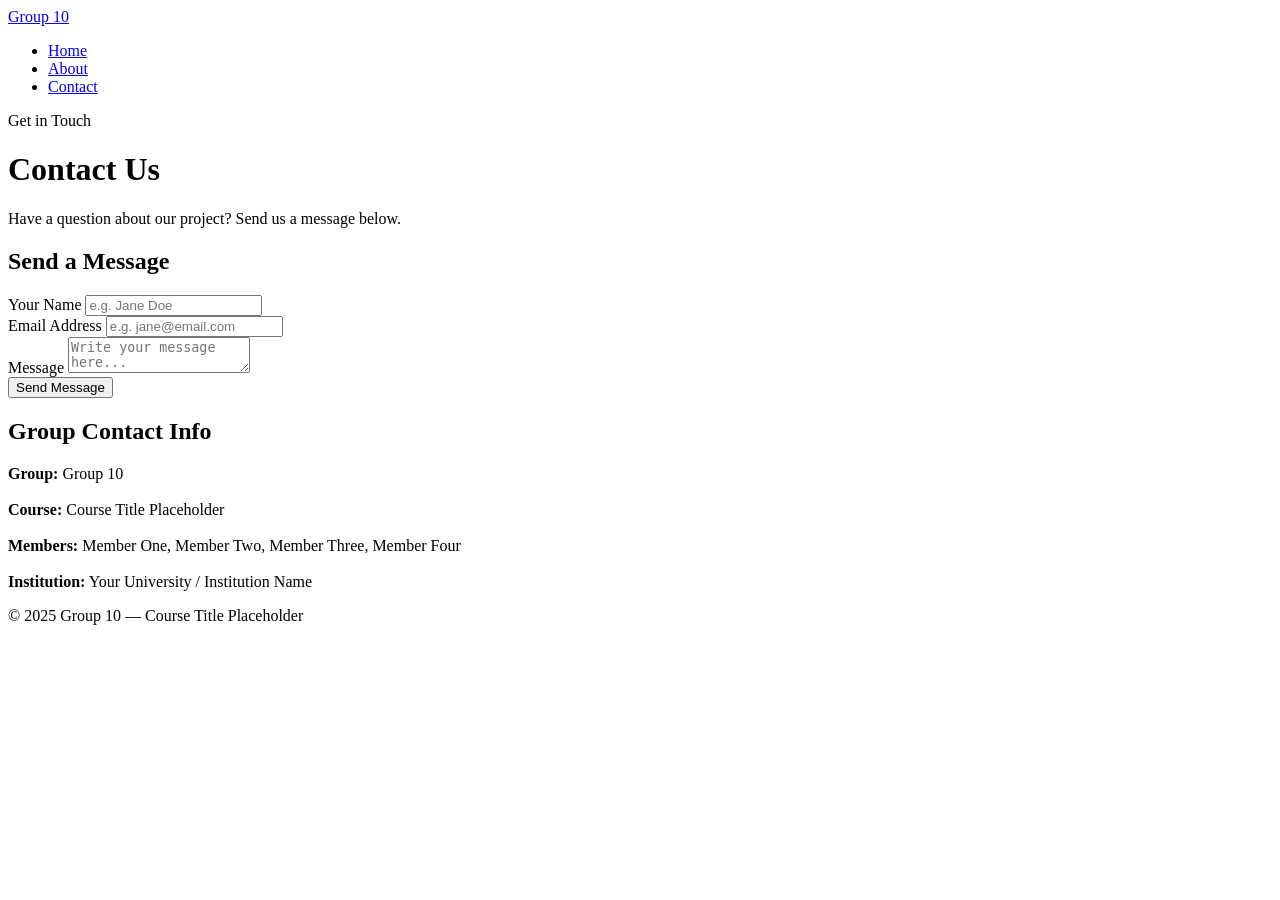
==== contact.html @ 61b53c8c "Add files via upload" ====
<!DOCTYPE html>
<html lang="en">
<head>
  <meta charset="UTF-8" />
  <meta name="viewport" content="width=device-width, initial-scale=1.0"/>
  <title>Group 10 — Contact</title>
  <link rel="stylesheet" href="style.css" />
</head>
<body>

  <nav>
    <a class="nav-brand" href="index.html">Group <span>10</span></a>
    <ul class="nav-links">
      <li><a href="index.html">Home</a></li>
      <li><a href="about.html">About</a></li>
      <li><a href="contact.html" class="active">Contact</a></li>
    </ul>
  </nav>

  <div class="hero">
    <div class="hero-badge">Get in Touch</div>
    <h1>Contact Us</h1>
    <p>Have a question about our project? Send us a message below.</p>
  </div>

  <main>
    <div class="card">
      <h2>Send a Message</h2>
      <div class="form-group">
        <label for="name">Your Name</label>
        <input type="text" id="name" placeholder="e.g. Jane Doe" />
      </div>
      <div class="form-group">
        <label for="email">Email Address</label>
        <input type="email" id="email" placeholder="e.g. jane@email.com" />
      </div>
      <div class="form-group">
        <label for="message">Message</label>
        <textarea id="message" placeholder="Write your message here..."></textarea>
      </div>
      <button class="btn">Send Message</button>
    </div>

    <div class="card">
      <h2>Group Contact Info</h2>
      <p>
        <strong>Group:</strong> Group 10<br><br>
        <strong>Course:</strong> Course Title Placeholder<br><br>
        <strong>Members:</strong> Member One, Member Two, Member Three, Member Four<br><br>
        <strong>Institution:</strong> Your University / Institution Name
      </p>
    </div>
  </main>

  <footer>
    &copy; 2025 <span>Group 10</span> &mdash; Course Title Placeholder
  </footer>

</body>
</html>
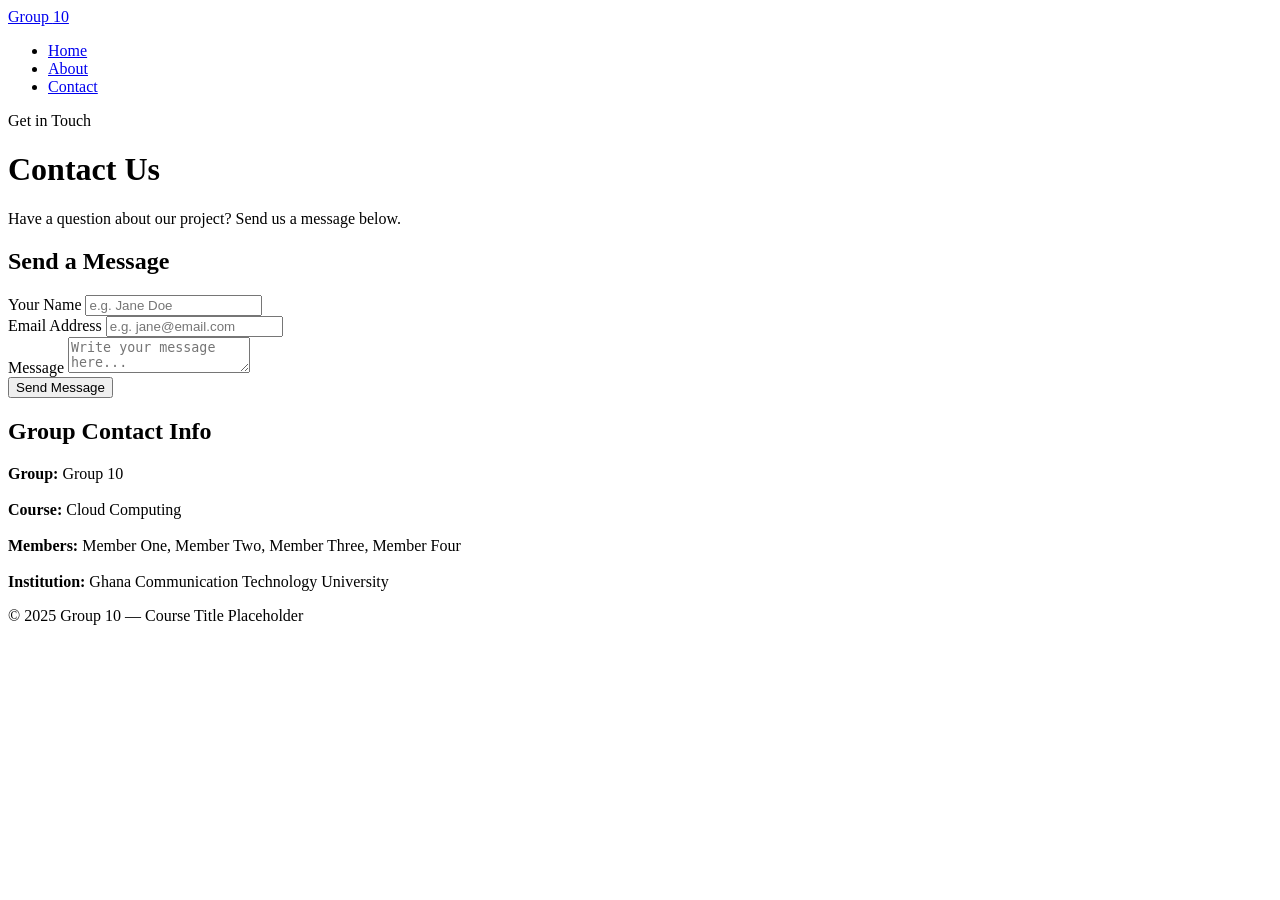
==== commit 4f6deddf: "Update contact.html" ====
--- a/contact.html
+++ b/contact.html
@@ -45,9 +45,9 @@
       <h2>Group Contact Info</h2>
       <p>
         <strong>Group:</strong> Group 10<br><br>
-        <strong>Course:</strong> Course Title Placeholder<br><br>
+        <strong>Course:</strong> Cloud Computing <br><br>
         <strong>Members:</strong> Member One, Member Two, Member Three, Member Four<br><br>
-        <strong>Institution:</strong> Your University / Institution Name
+        <strong>Institution:</strong> Ghana Communication Technology University
       </p>
     </div>
   </main>
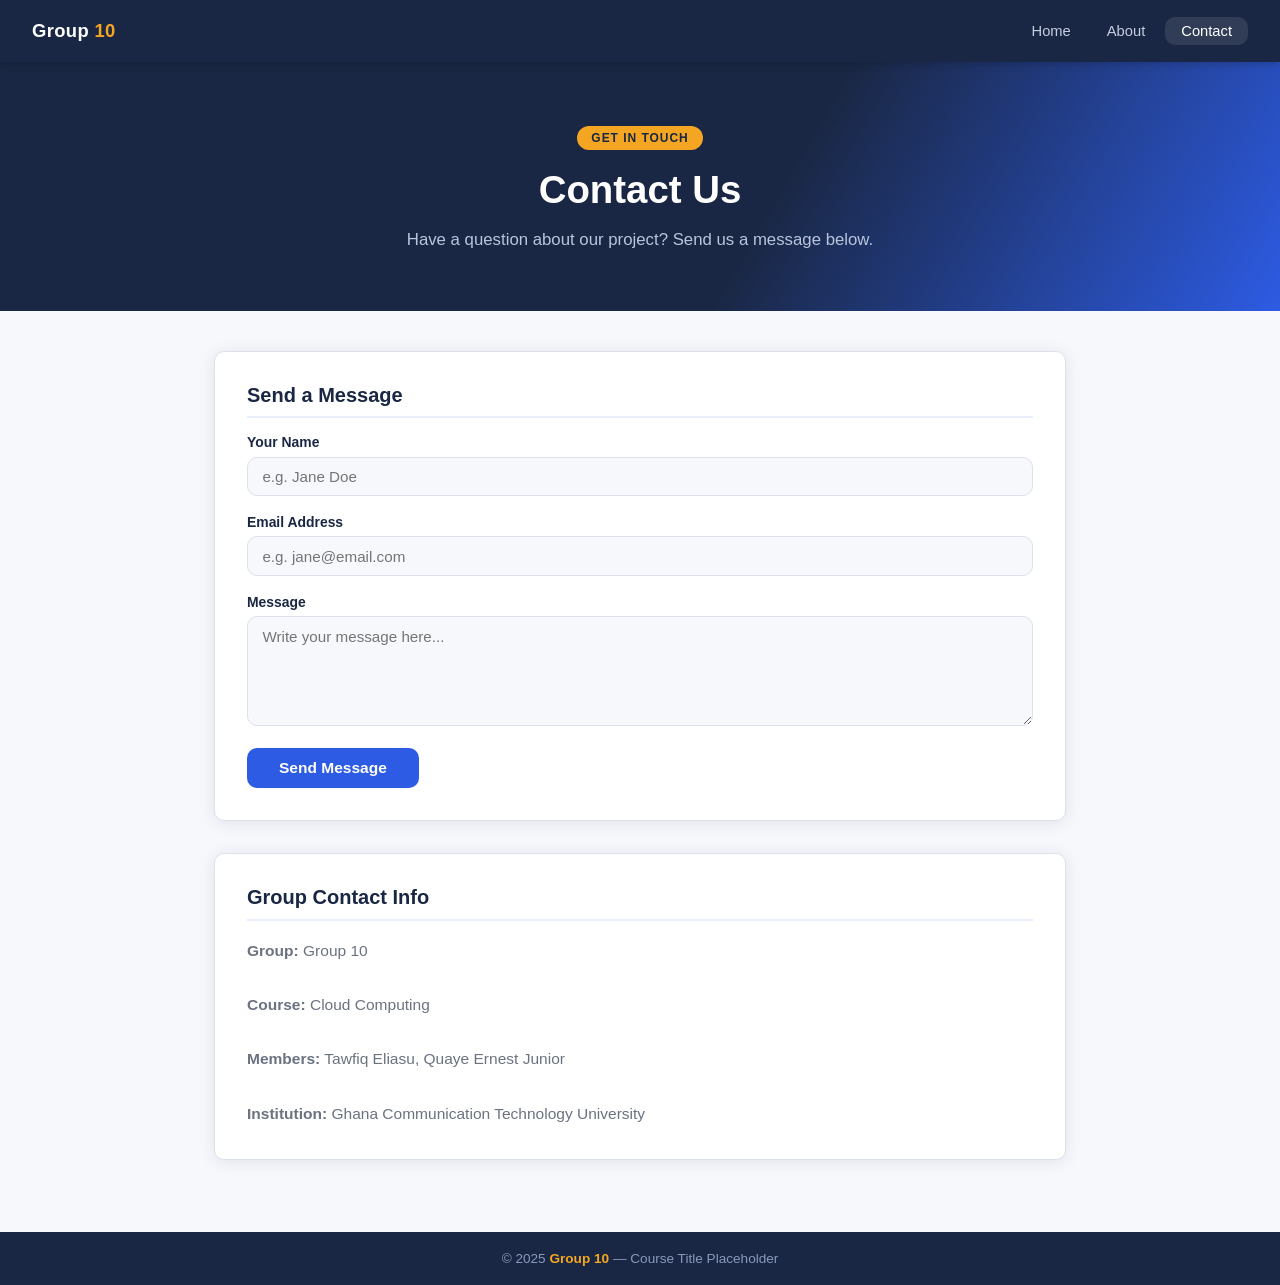
==== commit 77f0b912: "Update contact.html" ====
--- a/contact.html
+++ b/contact.html
@@ -46,7 +46,7 @@
       <p>
         <strong>Group:</strong> Group 10<br><br>
         <strong>Course:</strong> Cloud Computing <br><br>
-        <strong>Members:</strong> Member One, Member Two, Member Three, Member Four<br><br>
+        <strong>Members:</strong> Tawfiq Eliasu, Quaye Ernest Junior<br><br>
         <strong>Institution:</strong> Ghana Communication Technology University
       </p>
     </div>
--- a/style.css
+++ b/style.css
@@ -0,0 +1,292 @@
+/* ── Reset & Base ─────────────────────────────────────────────────────────── */
+* {
+  margin: 0;
+  padding: 0;
+  box-sizing: border-box;
+}
+
+:root {
+  --navy:      #1A2744;
+  --blue:      #2D5BE3;
+  --blue-light:#E8EEFB;
+  --accent:    #F4A623;
+  --white:     #FFFFFF;
+  --offwhite:  #F7F8FC;
+  --text:      #1C1C1E;
+  --muted:     #6B7280;
+  --border:    #DDE1EC;
+  --radius:    10px;
+  --shadow:    0 2px 16px rgba(26,39,68,0.10);
+  --font-head: 'Segoe UI', Arial, sans-serif;
+  --font-body: 'Segoe UI', Arial, sans-serif;
+}
+
+body {
+  font-family: var(--font-body);
+  background: var(--offwhite);
+  color: var(--text);
+  min-height: 100vh;
+  display: flex;
+  flex-direction: column;
+}
+
+/* ── Navbar ───────────────────────────────────────────────────────────────── */
+nav {
+  background: var(--navy);
+  padding: 0 2rem;
+  display: flex;
+  align-items: center;
+  justify-content: space-between;
+  height: 62px;
+  box-shadow: 0 2px 8px rgba(0,0,0,0.18);
+  position: sticky;
+  top: 0;
+  z-index: 100;
+}
+
+.nav-brand {
+  color: var(--white);
+  font-size: 1.15rem;
+  font-weight: 700;
+  letter-spacing: 0.02em;
+  text-decoration: none;
+}
+
+.nav-brand span {
+  color: var(--accent);
+}
+
+.nav-links {
+  list-style: none;
+  display: flex;
+  gap: 0.25rem;
+}
+
+.nav-links a {
+  color: #C5CEDF;
+  text-decoration: none;
+  font-size: 0.92rem;
+  font-weight: 500;
+  padding: 0.4rem 1rem;
+  border-radius: var(--radius);
+  transition: background 0.18s, color 0.18s;
+}
+
+.nav-links a:hover,
+.nav-links a.active {
+  background: rgba(255,255,255,0.10);
+  color: var(--white);
+}
+
+/* ── Hero ─────────────────────────────────────────────────────────────────── */
+.hero {
+  background: linear-gradient(120deg, var(--navy) 60%, #2D5BE3 100%);
+  color: var(--white);
+  padding: 4rem 2rem 3.5rem;
+  text-align: center;
+}
+
+.hero-badge {
+  display: inline-block;
+  background: var(--accent);
+  color: var(--navy);
+  font-size: 0.75rem;
+  font-weight: 700;
+  letter-spacing: 0.08em;
+  text-transform: uppercase;
+  padding: 0.3rem 0.9rem;
+  border-radius: 20px;
+  margin-bottom: 1.1rem;
+}
+
+.hero h1 {
+  font-size: 2.4rem;
+  font-weight: 800;
+  line-height: 1.2;
+  margin-bottom: 0.8rem;
+  font-family: var(--font-head);
+}
+
+.hero p {
+  font-size: 1.05rem;
+  color: #B8C5DC;
+  max-width: 560px;
+  margin: 0 auto;
+  line-height: 1.7;
+}
+
+/* ── Main Content ─────────────────────────────────────────────────────────── */
+main {
+  flex: 1;
+  max-width: 900px;
+  width: 100%;
+  margin: 2.5rem auto;
+  padding: 0 1.5rem;
+}
+
+/* ── Cards ────────────────────────────────────────────────────────────────── */
+.card {
+  background: var(--white);
+  border: 1px solid var(--border);
+  border-radius: var(--radius);
+  box-shadow: var(--shadow);
+  padding: 2rem;
+  margin-bottom: 2rem;
+}
+
+.card h2 {
+  font-size: 1.25rem;
+  font-weight: 700;
+  color: var(--navy);
+  margin-bottom: 1rem;
+  padding-bottom: 0.6rem;
+  border-bottom: 2px solid var(--blue-light);
+}
+
+.card p {
+  color: var(--muted);
+  line-height: 1.75;
+  font-size: 0.97rem;
+}
+
+/* ── Project Image ────────────────────────────────────────────────────────── */
+.image-placeholder {
+  width: 100%;
+  height: 220px;
+  background: var(--blue-light);
+  border-radius: var(--radius);
+  border: 2px dashed var(--blue);
+  display: flex;
+  flex-direction: column;
+  align-items: center;
+  justify-content: center;
+  color: var(--blue);
+  font-size: 0.9rem;
+  margin-bottom: 1.25rem;
+  gap: 0.5rem;
+}
+
+.image-placeholder .icon {
+  font-size: 2.5rem;
+  opacity: 0.5;
+}
+
+/* ── Members Grid ─────────────────────────────────────────────────────────── */
+.members-grid {
+  display: grid;
+  grid-template-columns: repeat(auto-fill, minmax(180px, 1fr));
+  gap: 1rem;
+  margin-top: 0.5rem;
+}
+
+.member-card {
+  background: var(--blue-light);
+  border-radius: var(--radius);
+  padding: 1.1rem 1rem;
+  text-align: center;
+  border: 1px solid var(--border);
+}
+
+.member-avatar {
+  width: 52px;
+  height: 52px;
+  border-radius: 50%;
+  background: var(--navy);
+  color: var(--white);
+  font-size: 1.3rem;
+  font-weight: 700;
+  display: flex;
+  align-items: center;
+  justify-content: center;
+  margin: 0 auto 0.6rem;
+}
+
+.member-card h3 {
+  font-size: 0.92rem;
+  font-weight: 600;
+  color: var(--navy);
+  margin-bottom: 0.2rem;
+}
+
+.member-card p {
+  font-size: 0.78rem;
+  color: var(--muted);
+}
+
+/* ── Contact Form ─────────────────────────────────────────────────────────── */
+.form-group {
+  margin-bottom: 1.1rem;
+}
+
+.form-group label {
+  display: block;
+  font-size: 0.87rem;
+  font-weight: 600;
+  color: var(--navy);
+  margin-bottom: 0.4rem;
+}
+
+.form-group input,
+.form-group textarea {
+  width: 100%;
+  padding: 0.65rem 0.9rem;
+  border: 1px solid var(--border);
+  border-radius: var(--radius);
+  font-family: var(--font-body);
+  font-size: 0.95rem;
+  color: var(--text);
+  background: var(--offwhite);
+  transition: border-color 0.18s;
+  outline: none;
+}
+
+.form-group input:focus,
+.form-group textarea:focus {
+  border-color: var(--blue);
+  background: var(--white);
+}
+
+.form-group textarea {
+  resize: vertical;
+  min-height: 110px;
+}
+
+.btn {
+  background: var(--blue);
+  color: var(--white);
+  border: none;
+  padding: 0.7rem 2rem;
+  border-radius: var(--radius);
+  font-size: 0.97rem;
+  font-weight: 600;
+  cursor: pointer;
+  transition: background 0.18s, transform 0.12s;
+}
+
+.btn:hover {
+  background: var(--navy);
+  transform: translateY(-1px);
+}
+
+/* ── Footer ───────────────────────────────────────────────────────────────── */
+footer {
+  background: var(--navy);
+  color: #8899BB;
+  text-align: center;
+  padding: 1.2rem;
+  font-size: 0.85rem;
+  margin-top: auto;
+}
+
+footer span {
+  color: var(--accent);
+  font-weight: 600;
+}
+
+/* ── Responsive ───────────────────────────────────────────────────────────── */
+@media (max-width: 600px) {
+  .hero h1 { font-size: 1.7rem; }
+  nav { padding: 0 1rem; }
+  .nav-links a { padding: 0.4rem 0.6rem; font-size: 0.85rem; }
+  main { padding: 0 1rem; }
+}
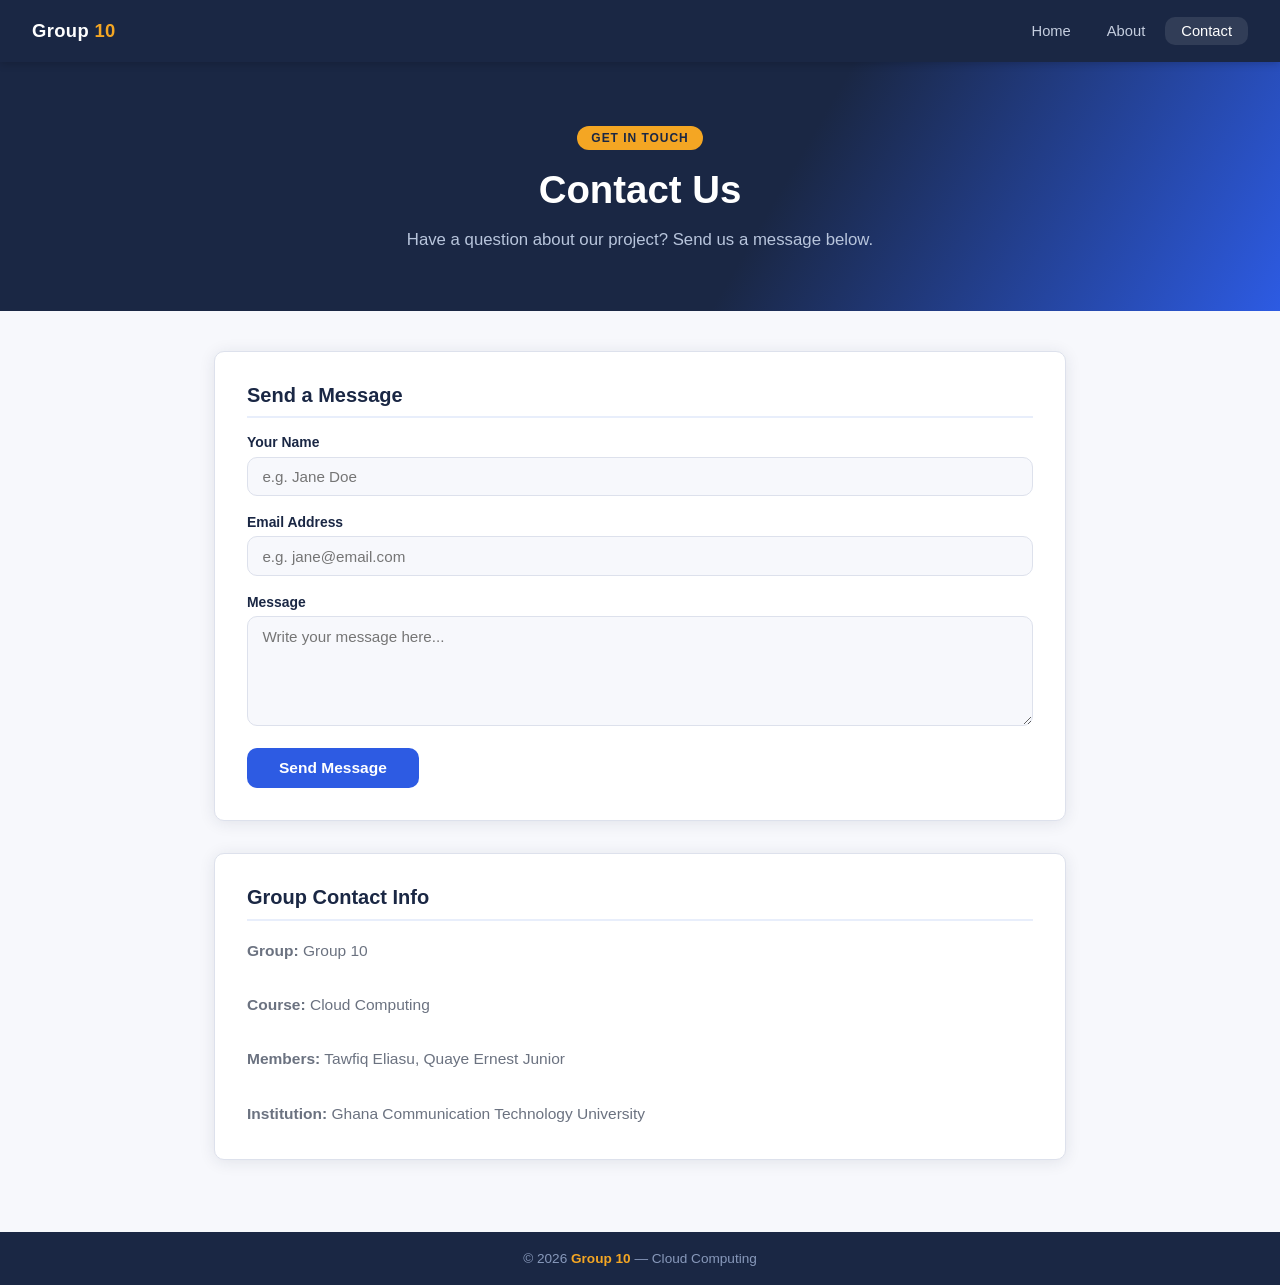
==== commit ee35a14d: "Update contact.html" ====
--- a/contact.html
+++ b/contact.html
@@ -53,7 +53,7 @@
   </main>
 
   <footer>
-    &copy; 2025 <span>Group 10</span> &mdash; Course Title Placeholder
+    &copy; 2026 <span>Group 10</span> &mdash; Cloud Computing
   </footer>
 
 </body>
